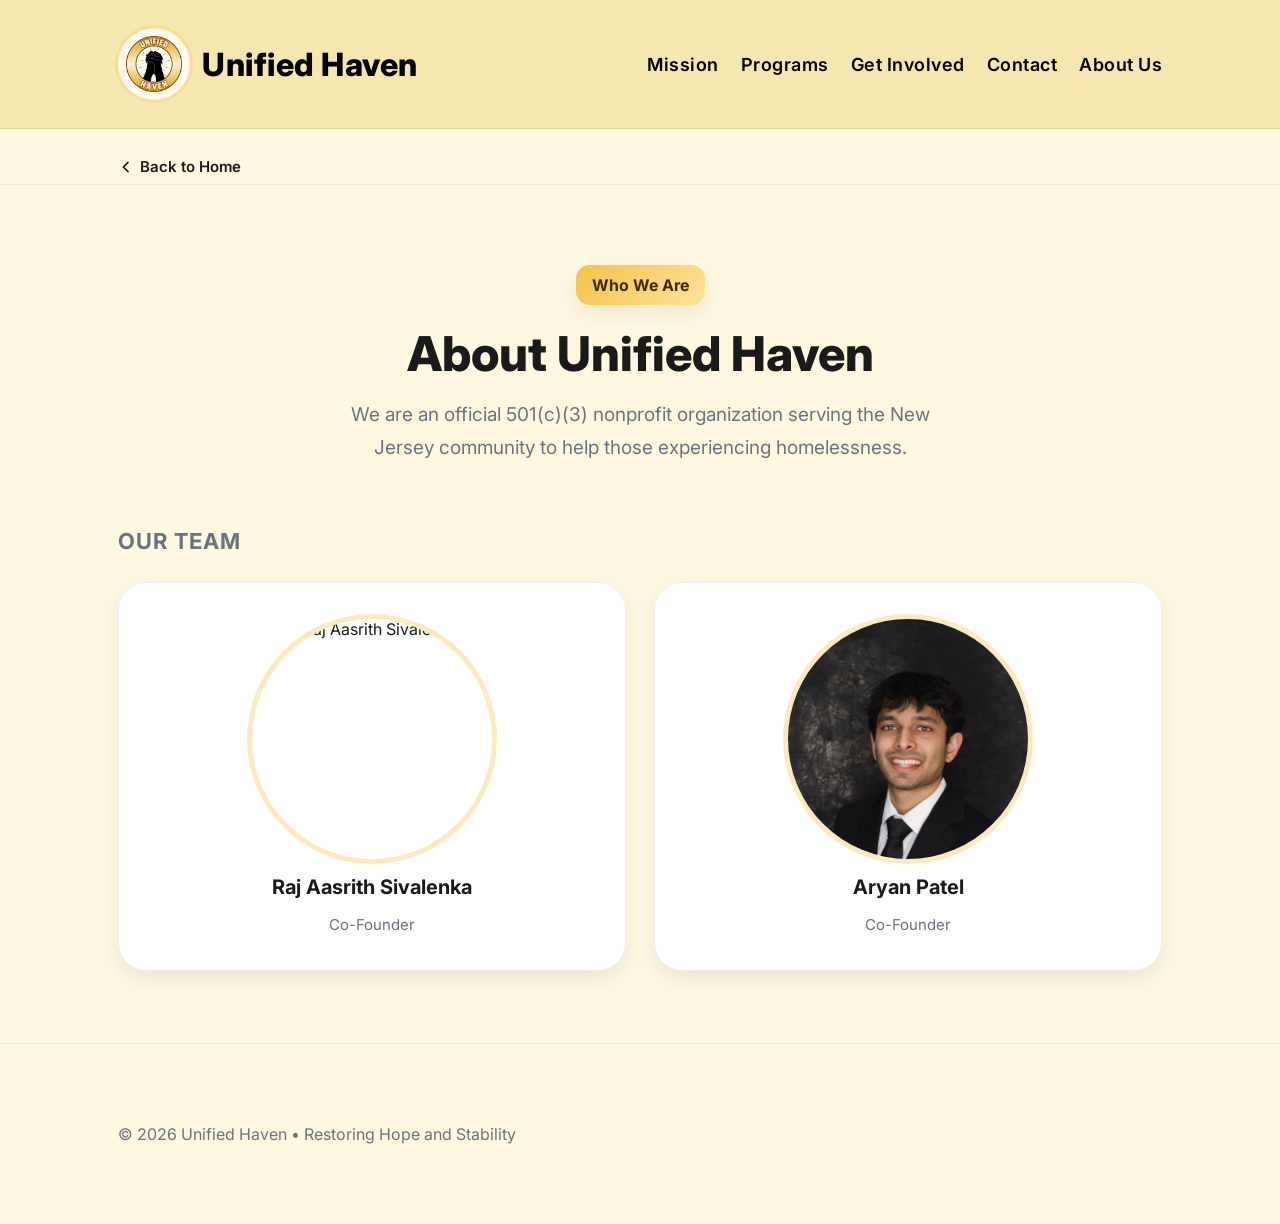
==== about.html @ f53c485f "Update about.html" ====
<!DOCTYPE html>
<html lang="en">

<head>
  <meta charset="UTF-8" />
  <meta name="viewport" content="width=device-width, initial-scale=1" />
  <title>About Us • Unified Haven</title>
  <meta name="description" content="Learn about the team behind Unified Haven, a 501(c)(3) nonprofit serving New Jersey." />
  <link rel="preconnect" href="https://fonts.googleapis.com">
  <link rel="preconnect" href="https://fonts.gstatic.com" crossorigin>
  <link href="https://fonts.googleapis.com/css2?family=Inter:wght@300;400;600;800&display=swap" rel="stylesheet">
  <link rel="stylesheet" href="styles.css" />
  <style>
    .about-hero {
      padding: 80px 28px 64px;
      text-align: center;
      display: flex;
      flex-direction: column;
      align-items: center;
      gap: 20px;
    }

    .about-hero .chip {
      margin-bottom: 4px;
    }

    .about-hero h2 {
      font-size: 48px;
      font-weight: 800;
      line-height: 1.05;
      margin: 0;
    }

    .about-hero p {
      color: var(--muted);
      font-size: 19px;
      max-width: 580px;
      margin: 0;
      line-height: 1.7;
    }

    .team-section {
      padding: 0 28px 72px;
      max-width: var(--maxw);
      margin: 0 auto;
    }

    .team-section h3 {
      font-size: 22px;
      font-weight: 700;
      margin: 0 0 28px;
      color: var(--muted);
      text-transform: uppercase;
      letter-spacing: 1px;
      border-top: none;
    }

    .team-grid {
      display: grid;
      grid-template-columns: 1fr 1fr;
      gap: 28px;
    }

    .team-card {
      background: var(--panel);
      border: 1px solid rgba(0, 0, 0, 0.06);
      border-radius: var(--radius-lg);
      padding: 36px 28px;
      box-shadow: var(--shadow);
      display: flex;
      flex-direction: column;
      align-items: center;
      gap: 16px;
      text-align: center;
    }

    .team-card img {
      width: 240px;
      height: 240px;
      border-radius: 50%;
      object-fit: cover;
      object-position: center 20%;
      box-shadow: 0 0 0 5px rgba(245, 194, 73, .35);
    }

    .team-card .member-name {
      font-size: 20px;
      font-weight: 700;
      margin: 0;
      color: var(--text);
    }

    .team-card .member-role {
      font-size: 15px;
      color: var(--muted);
      margin: 0;
    }

    .back-link {
      display: inline-flex;
      align-items: center;
      gap: 6px;
      color: var(--text);
      font-weight: 600;
      font-size: 15px;
      margin-bottom: 8px;
      transition: color 0.2s ease;
    }

    .back-link:hover {
      color: #8a5a00;
      text-decoration: none;
    }

    .back-link svg {
      width: 16px;
      height: 16px;
    }

    @media (max-width: 640px) {
      .team-grid {
        grid-template-columns: 1fr;
      }

      .about-hero h2 {
        font-size: 32px;
      }
    }
  </style>
</head>

<body>

  <header class="nav">
    <div class="container nav-inner">
      <a id="logo-home" href="index.html">
        <div class="brand">
          <img class="logo-img" src="imgs/logo.png" alt="Unified Haven logo" />
          <h1>Unified Haven</h1>
        </div>
      </a>
      <nav aria-label="Primary">
        <a href="index.html#mission">Mission</a>
        <a href="index.html#programs">Programs</a>
        <a href="index.html#involved">Get Involved</a>
        <a href="index.html#contact">Contact</a>
        <a href="about.html">About Us</a>
      </nav>
    </div>
  </header>

  <div class="container" style="padding-bottom: 0;">
    <a class="back-link" href="index.html">
      <svg xmlns="http://www.w3.org/2000/svg" fill="none" viewBox="0 0 24 24" stroke="currentColor" stroke-width="2.5">
        <path stroke-linecap="round" stroke-linejoin="round" d="M15 19l-7-7 7-7" />
      </svg>
      Back to Home
    </a>
  </div>

  <section class="about-hero">
    <span class="chip">Who We Are</span>
    <h2>About Unified Haven</h2>
    <p>We are an official 501(c)(3) nonprofit organization serving the New Jersey community to help those experiencing homelessness.</p>
  </section>

  <div class="team-section">
    <h3>Our Team</h3>
    <div class="team-grid">

      <div class="team-card">
        <img src="imgs/Raj_photo.jpg" alt="Raj Aasrith Sivalenka" />
        <p class="member-name">Raj Aasrith Sivalenka</p>
        <p class="member-role">Co-Founder</p>
      </div>

      <div class="team-card">
        <img src="imgs/Aryan_photo.jpeg" alt="Aryan Patel" style="object-position: center 15%;" />
        <p class="member-name">Aryan Patel</p>
        <p class="member-role">Co-Founder</p>
      </div>

    </div>
  </div>

  <footer>
    <div class="container">
      <p>© <span id="year"></span> Unified Haven • Restoring Hope and Stability</p>
    </div>
  </footer>

  <script>
    document.getElementById('year').textContent = new Date().getFullYear();
  </script>

</body>
</html>
---- styles.css ----
:root {
    --bg: #fff8e1;
    --panel: #ffffff;
    --panel-2: #f4f6f8;

    --text: #1a1a1a;
    --muted: #6b7280;

    --brand: #f5c249;
    --brand-2: #ffe29a;

    --accent: #111827;

    --shadow: 0 8px 20px rgba(0, 0, 0, 0.08);

    --radius: 18px;
    --radius-lg: 28px;
    --maxw: 1100px;
}

* {
    box-sizing: border-box;
}

html,
body {
    margin: 0;
    padding: 0;
    background: var(--bg);
    color: var(--text);
    font-family: Inter, system-ui, -apple-system, sans-serif;
}

a {
    color: var(--brand);
    text-decoration: none;
}

a:hover {
    text-decoration: underline;
}

img {
    max-width: 100%;
    display: block;
    border-radius: 12px;
}

/* ── Layout ── */

.container {
    max-width: var(--maxw);
    margin: 0 auto;
    padding: 28px;
}

/* ── Buttons ── */

.btn {
    display: inline-block;
    padding: 14px 20px;
    border-radius: 14px;
    font-weight: 700;
    letter-spacing: .2px;
}

.btn-primary {
    background: linear-gradient(135deg, var(--brand), var(--brand-2));
    color: #3a2a00;
    box-shadow: var(--shadow);
}

.btn-outline {
    background: linear-gradient(135deg, var(--brand), var(--brand-2));
    color: #3a2a00;
    box-shadow: var(--shadow);
}

/* ── Chip ── */

.chip {
    display: inline-block;
    padding: 10px 16px;
    border-radius: 14px;
    background: linear-gradient(135deg, var(--brand), var(--brand-2));
    color: #3a2a00;
    font-weight: 700;
    box-shadow: var(--shadow);
}

/* ── Navbar ── */

header.nav {
    position: sticky;
    top: 0;
    backdrop-filter: blur(8px);
    background: #f6e7b0;
    border-bottom: 1px solid rgba(0, 0, 0, 0.08);
}

.nav-inner {
    display: flex;
    align-items: center;
    justify-content: space-between;
}

.brand {
    display: flex;
    align-items: center;
    gap: 12px;
}

.brand h1 {
    font-size: 32px;
    font-weight: 800;
    margin: 0;
    letter-spacing: .5px;
    color: #000000;
}

a#logo-home:hover {
    text-decoration: none;
}

.logo-img {
    width: 72px;
    height: 72px;
    border-radius: 50%;
    box-shadow: 0 0 0 3px rgba(245, 194, 73, .25);
    object-fit: cover;
}

header.nav nav a {
    margin-left: 18px;
    color: #000000;
    font-size: 18px;
    font-weight: 600;
    letter-spacing: 0.5px;
    transition: color 0.2s ease;
}

header.nav nav a:hover {
    color: #8a5a00;
}

/* ── Hero ── */

.hero {
    padding: 72px 28px 42px;
}

.hero .wrap {
    display: grid;
    grid-template-columns: 1.1fr .9fr;
    gap: 28px;
    align-items: center;
}

.hero-card {
    background: var(--panel);
    border: 1px solid rgba(0, 0, 0, 0.05);
    border-radius: var(--radius-lg);
    padding: 28px;
    box-shadow: var(--shadow);
}

.hero h2 {
    font-size: 44px;
    line-height: 1.05;
    margin: .2em 0 .4em;
}

.hero p {
    color: var(--muted);
    font-size: 18px;
}

/* ── Sections ── */

section {
    padding: 36px 0;
    border-top: 1px solid rgba(0, 0, 0, 0.06);
}

section h3 {
    font-size: 28px;
    margin: 0 0 10px;
}

.cta {
    display: flex;
    gap: 14px;
    flex-wrap: wrap;
    margin-top: 16px;
}

/* ── Footer ── */

footer {
    padding: 36px 0;
    border-top: 1px solid rgba(0, 0, 0, 0.06);
    color: var(--muted);
}
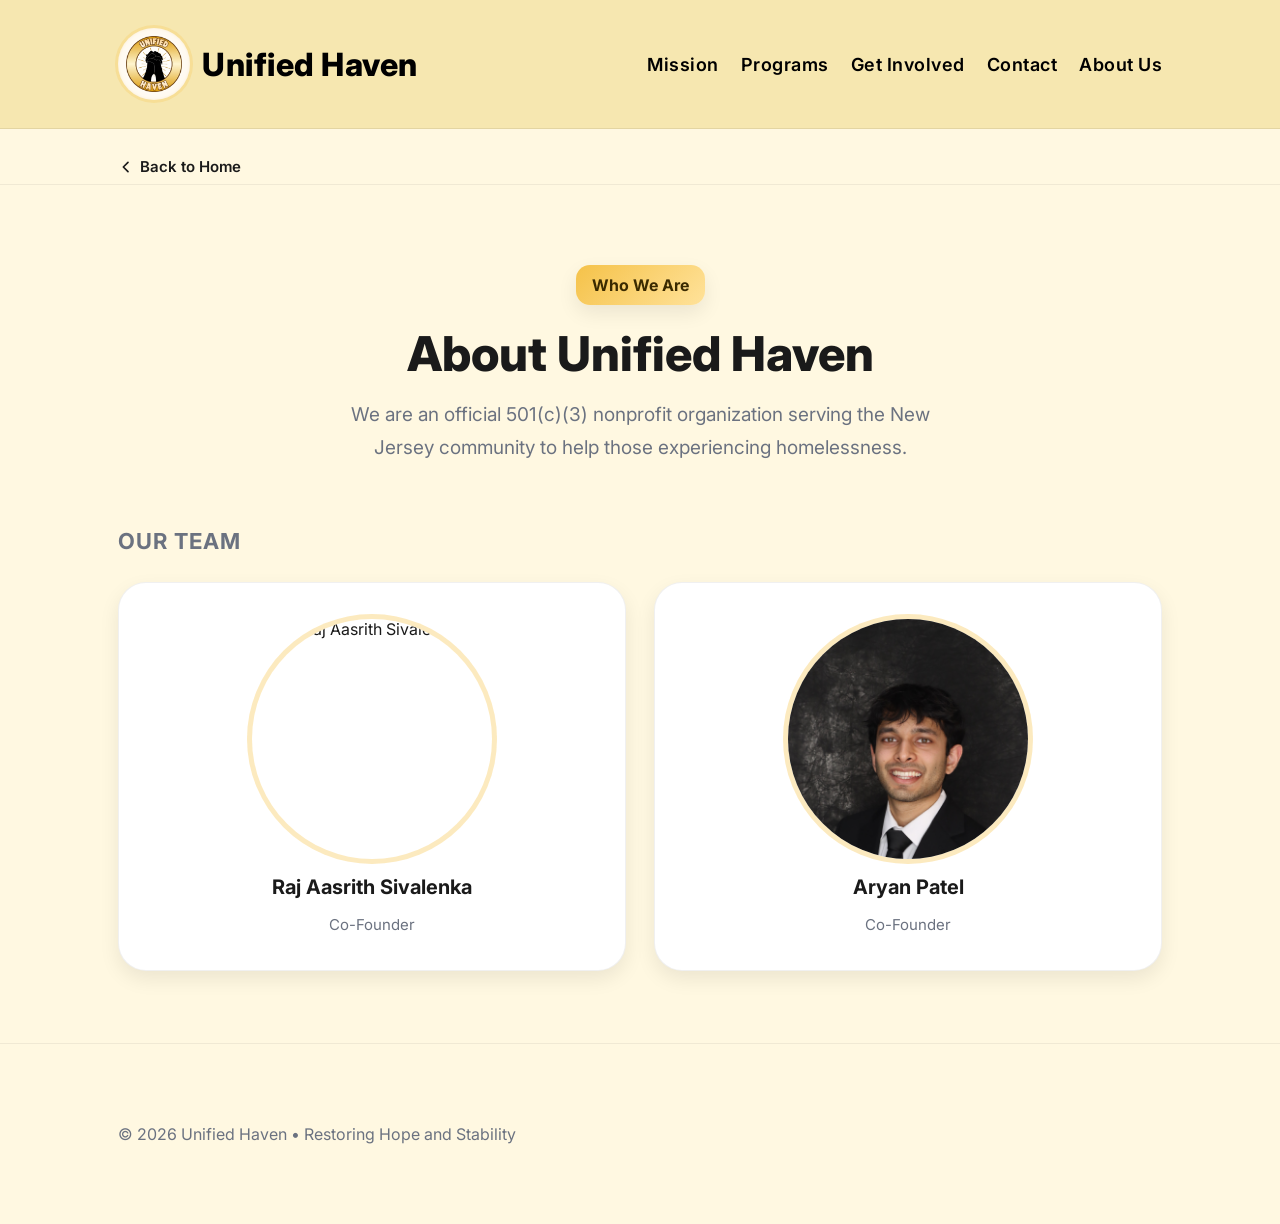
==== commit e5be22ca: "Update about.html" ====
--- a/about.html
+++ b/about.html
@@ -175,7 +175,7 @@
       </div>
 
       <div class="team-card">
-        <img src="imgs/Aryan_photo.jpeg" alt="Aryan Patel" style="object-position: center 15%;" />
+        <img src="imgs/Aryan_photo.jpeg" alt="Aryan Patel" style="object-position: center 5%;" />
         <p class="member-name">Aryan Patel</p>
         <p class="member-role">Co-Founder</p>
       </div>
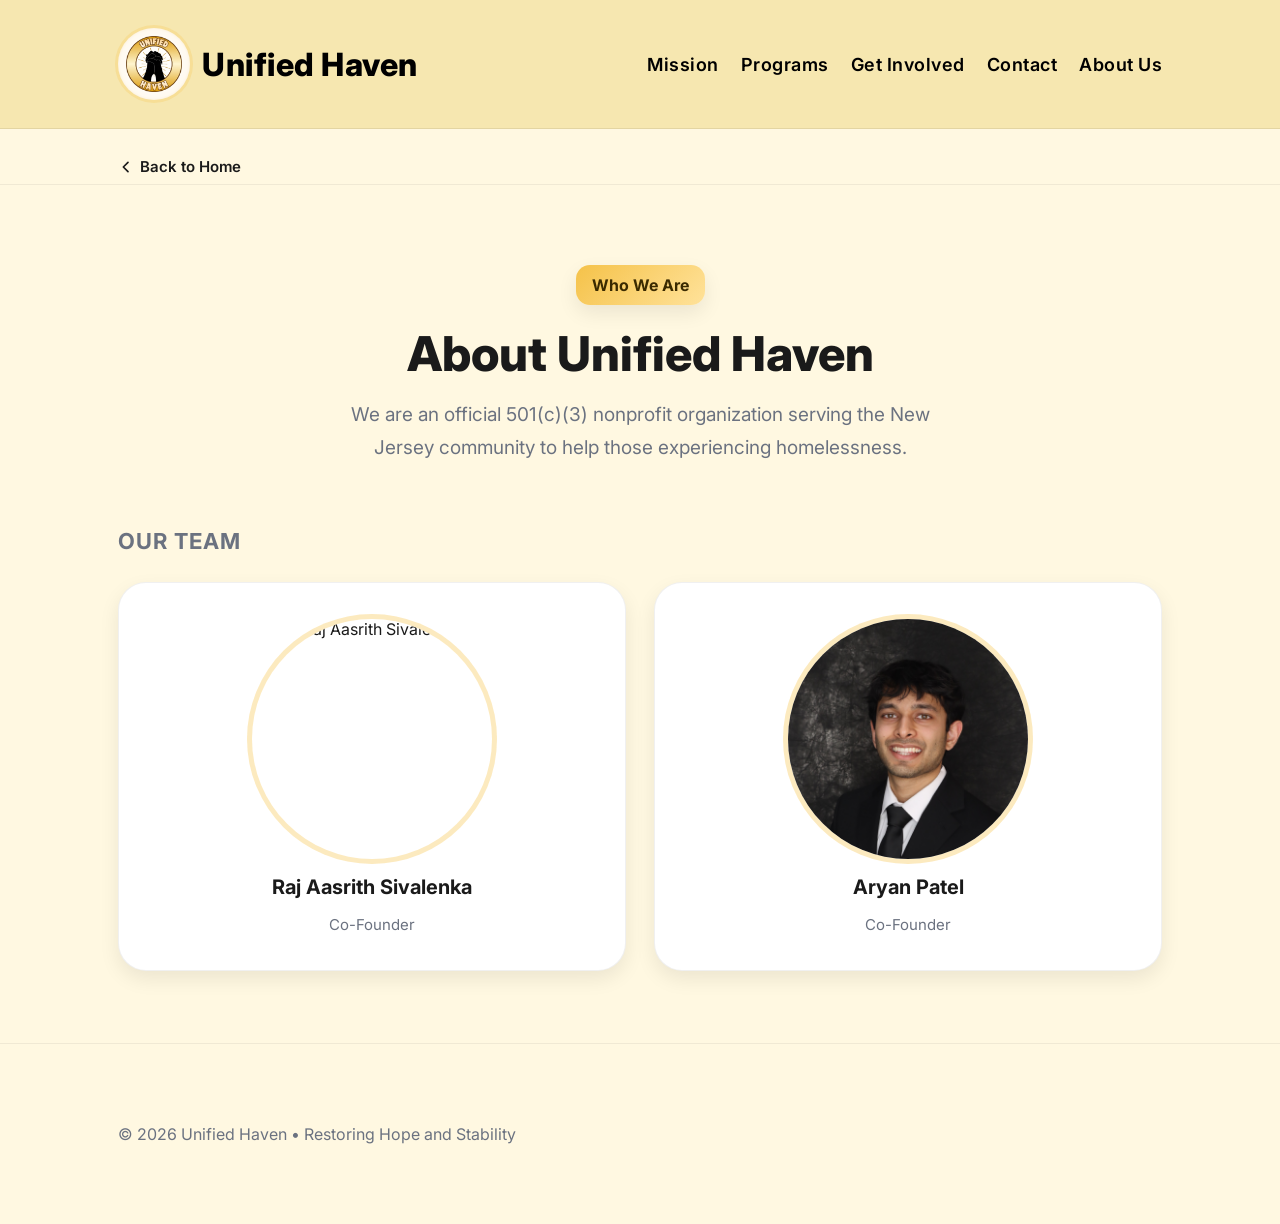
==== commit 125424e0: "Update about.html" ====
--- a/about.html
+++ b/about.html
@@ -175,7 +175,7 @@
       </div>
 
       <div class="team-card">
-        <img src="imgs/Aryan_photo.jpeg" alt="Aryan Patel" style="object-position: center 5%;" />
+        <img src="imgs/Aryan_photo.jpeg" alt="Aryan Patel" style="object-position: center 25%;" />
         <p class="member-name">Aryan Patel</p>
         <p class="member-role">Co-Founder</p>
       </div>
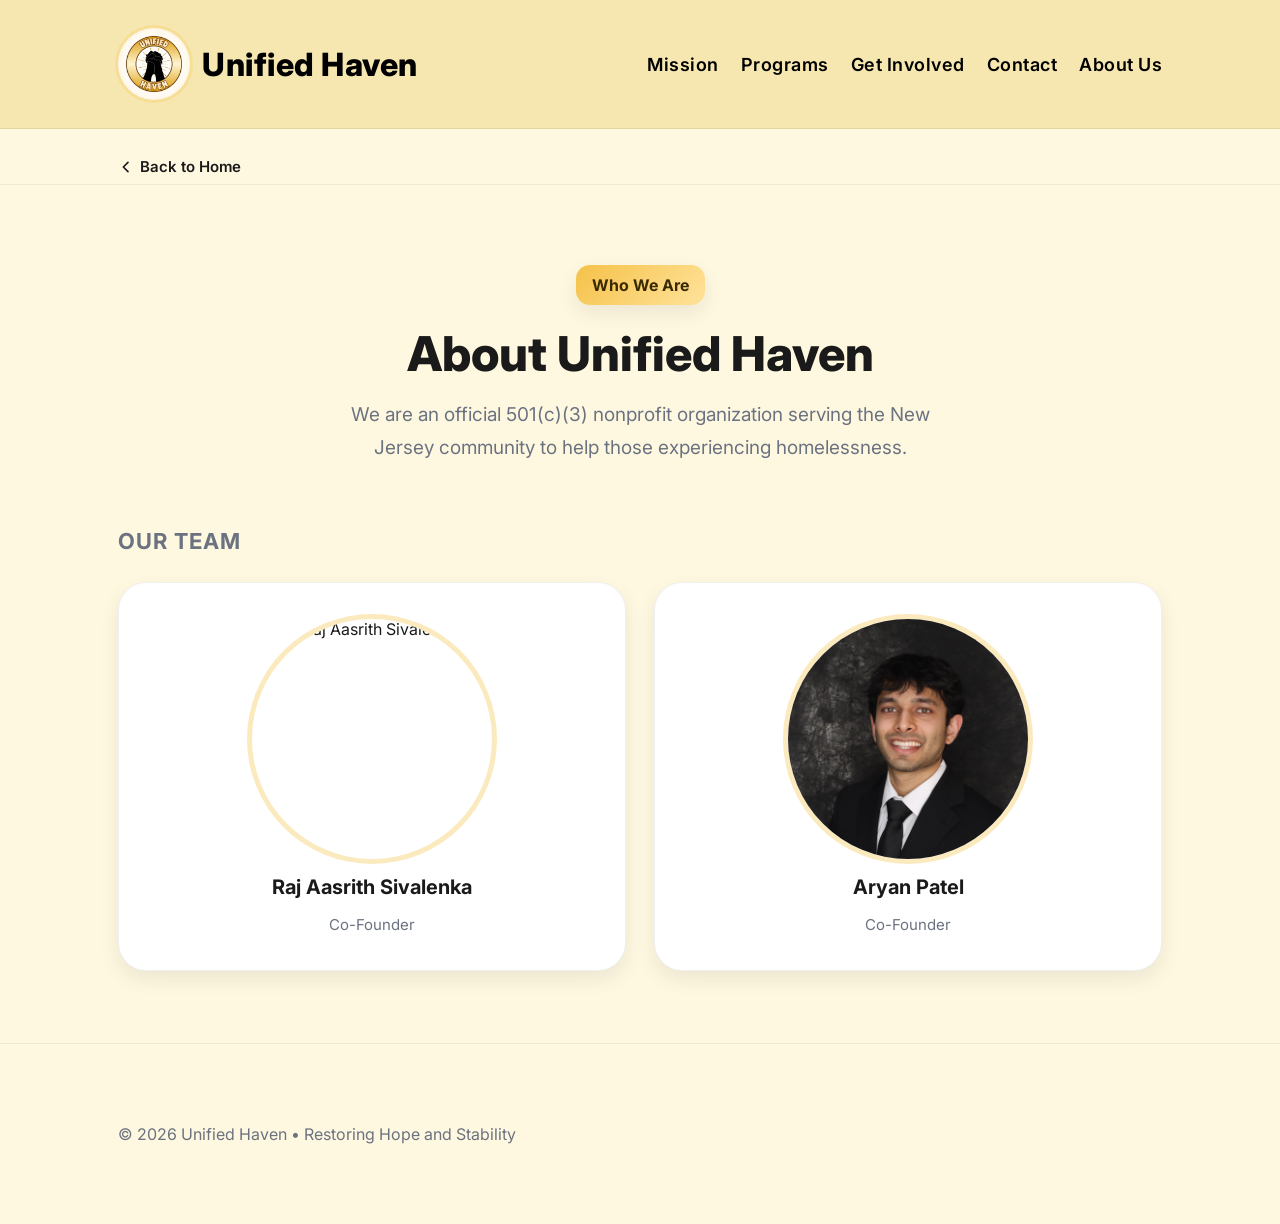
==== commit 6b6ae0dc: "Update about.html" ====
--- a/about.html
+++ b/about.html
@@ -175,7 +175,7 @@
       </div>
 
       <div class="team-card">
-        <img src="imgs/Aryan_photo.jpeg" alt="Aryan Patel" style="object-position: center 25%;" />
+        <img src="imgs/Aryan_photo.jpeg" alt="Aryan Patel" style="object-position: center 30%;" />
         <p class="member-name">Aryan Patel</p>
         <p class="member-role">Co-Founder</p>
       </div>
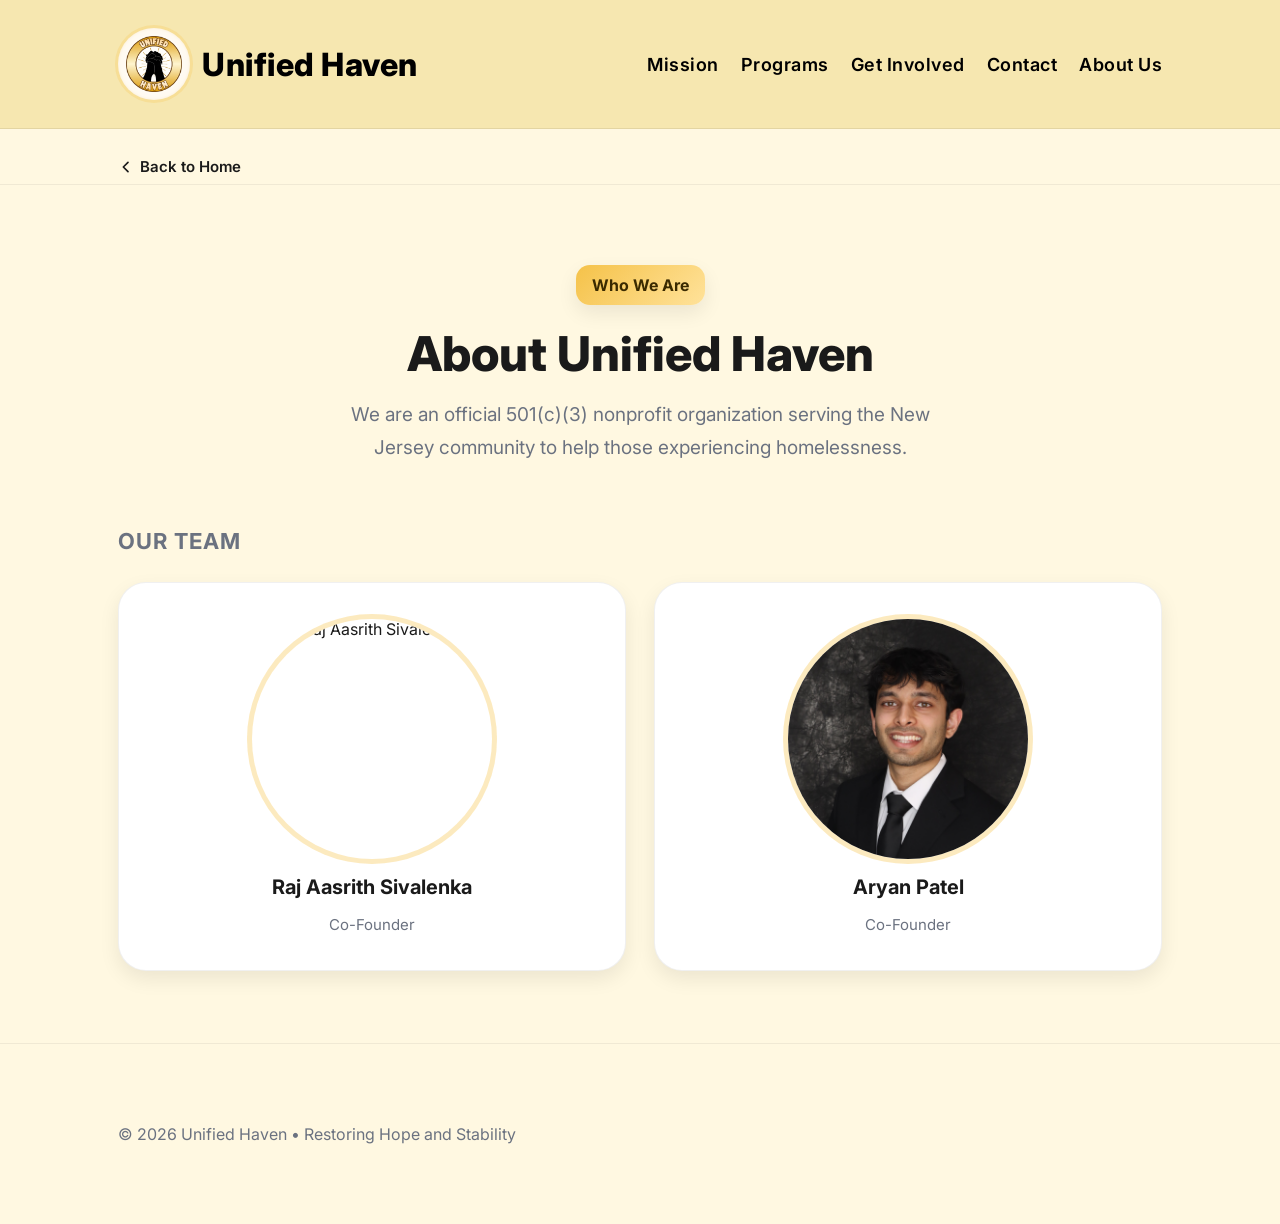
==== commit a6f50141: "Update about.html" ====
--- a/about.html
+++ b/about.html
@@ -175,7 +175,7 @@
       </div>
 
       <div class="team-card">
-        <img src="imgs/Aryan_photo.jpeg" alt="Aryan Patel" style="object-position: center 30%;" />
+        <img src="imgs/Aryan_photo.jpeg" alt="Aryan Patel" style="object-position: center 35%;" />
         <p class="member-name">Aryan Patel</p>
         <p class="member-role">Co-Founder</p>
       </div>
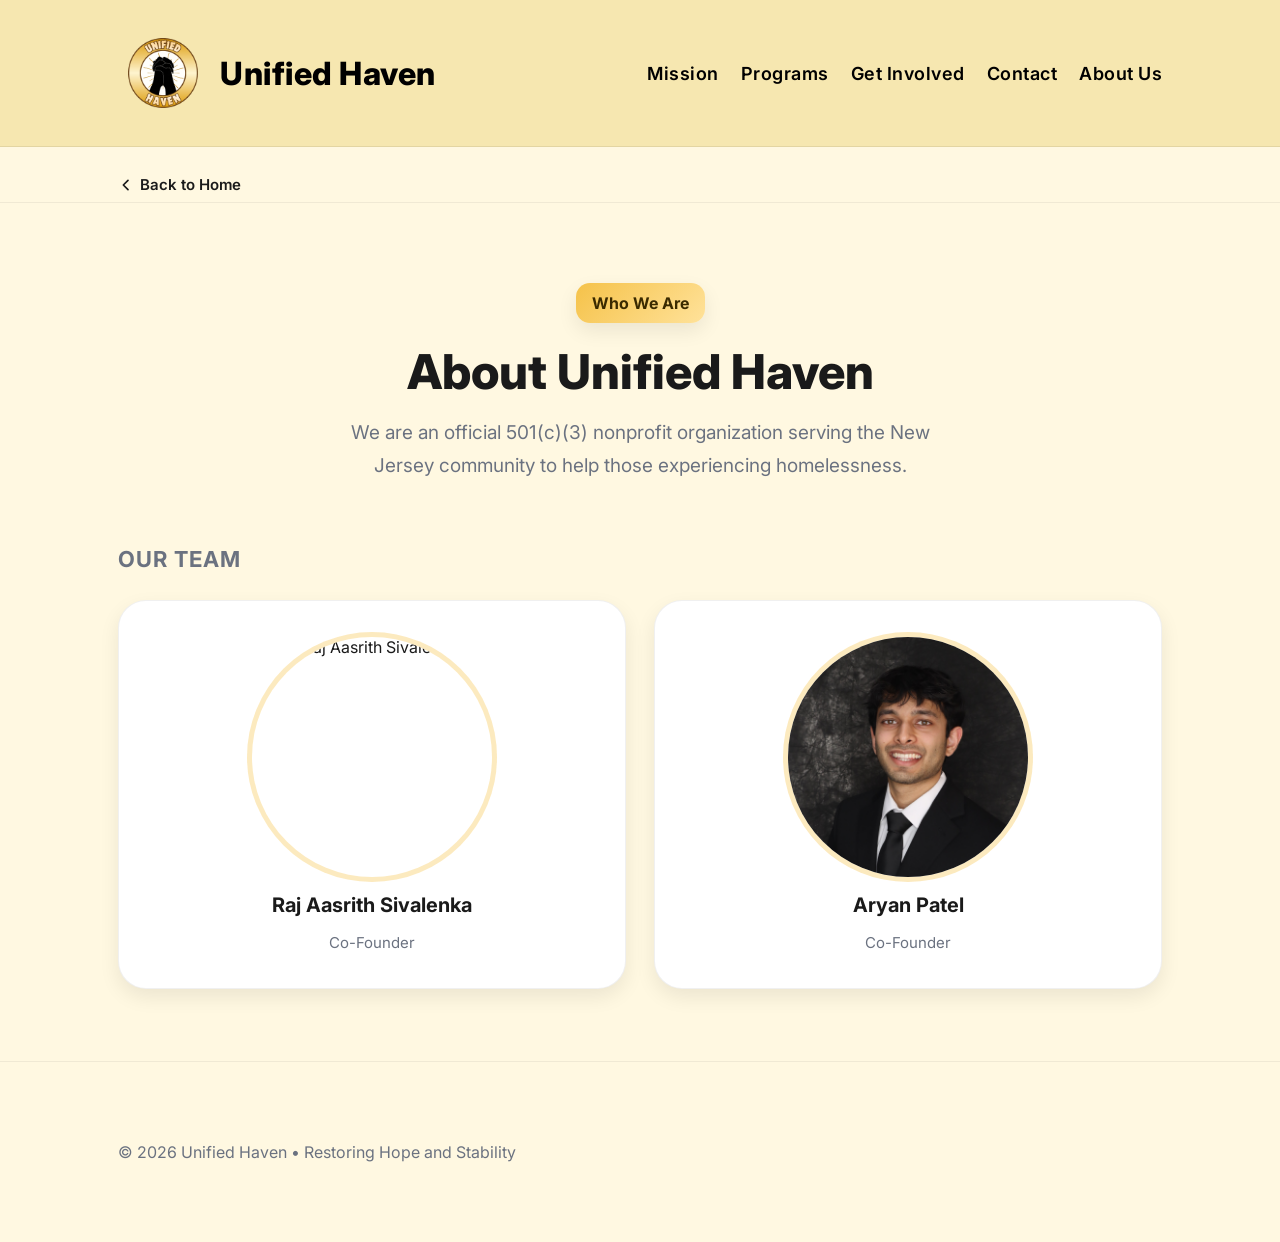
==== commit d8430ed0: "Update about.html" ====
--- a/about.html
+++ b/about.html
@@ -10,6 +10,7 @@
   <link rel="preconnect" href="https://fonts.gstatic.com" crossorigin>
   <link href="https://fonts.googleapis.com/css2?family=Inter:wght@300;400;600;800&display=swap" rel="stylesheet">
   <link rel="stylesheet" href="styles.css" />
+  <link rel="icon" type="image/x-icon" href="imgs/UFREALLOGO.ico" />
   <style>
     .about-hero {
       padding: 80px 28px 64px;
@@ -135,7 +136,7 @@
     <div class="container nav-inner">
       <a id="logo-home" href="index.html">
         <div class="brand">
-          <img class="logo-img" src="imgs/logo.png" alt="Unified Haven logo" />
+          <img class="logo-img" src="imgs/reallogo.png" alt="Unified Haven logo" />
           <h1>Unified Haven</h1>
         </div>
       </a>
--- a/styles.css
+++ b/styles.css
@@ -123,10 +123,10 @@
 }
 
 .logo-img {
-    width: 72px;
-    height: 72px;
+    width: 90px;
+    height: 90px;
     border-radius: 50%;
-    box-shadow: 0 0 0 3px rgba(245, 194, 73, .25);
+    box-shadow: none;
     object-fit: cover;
 }
 
